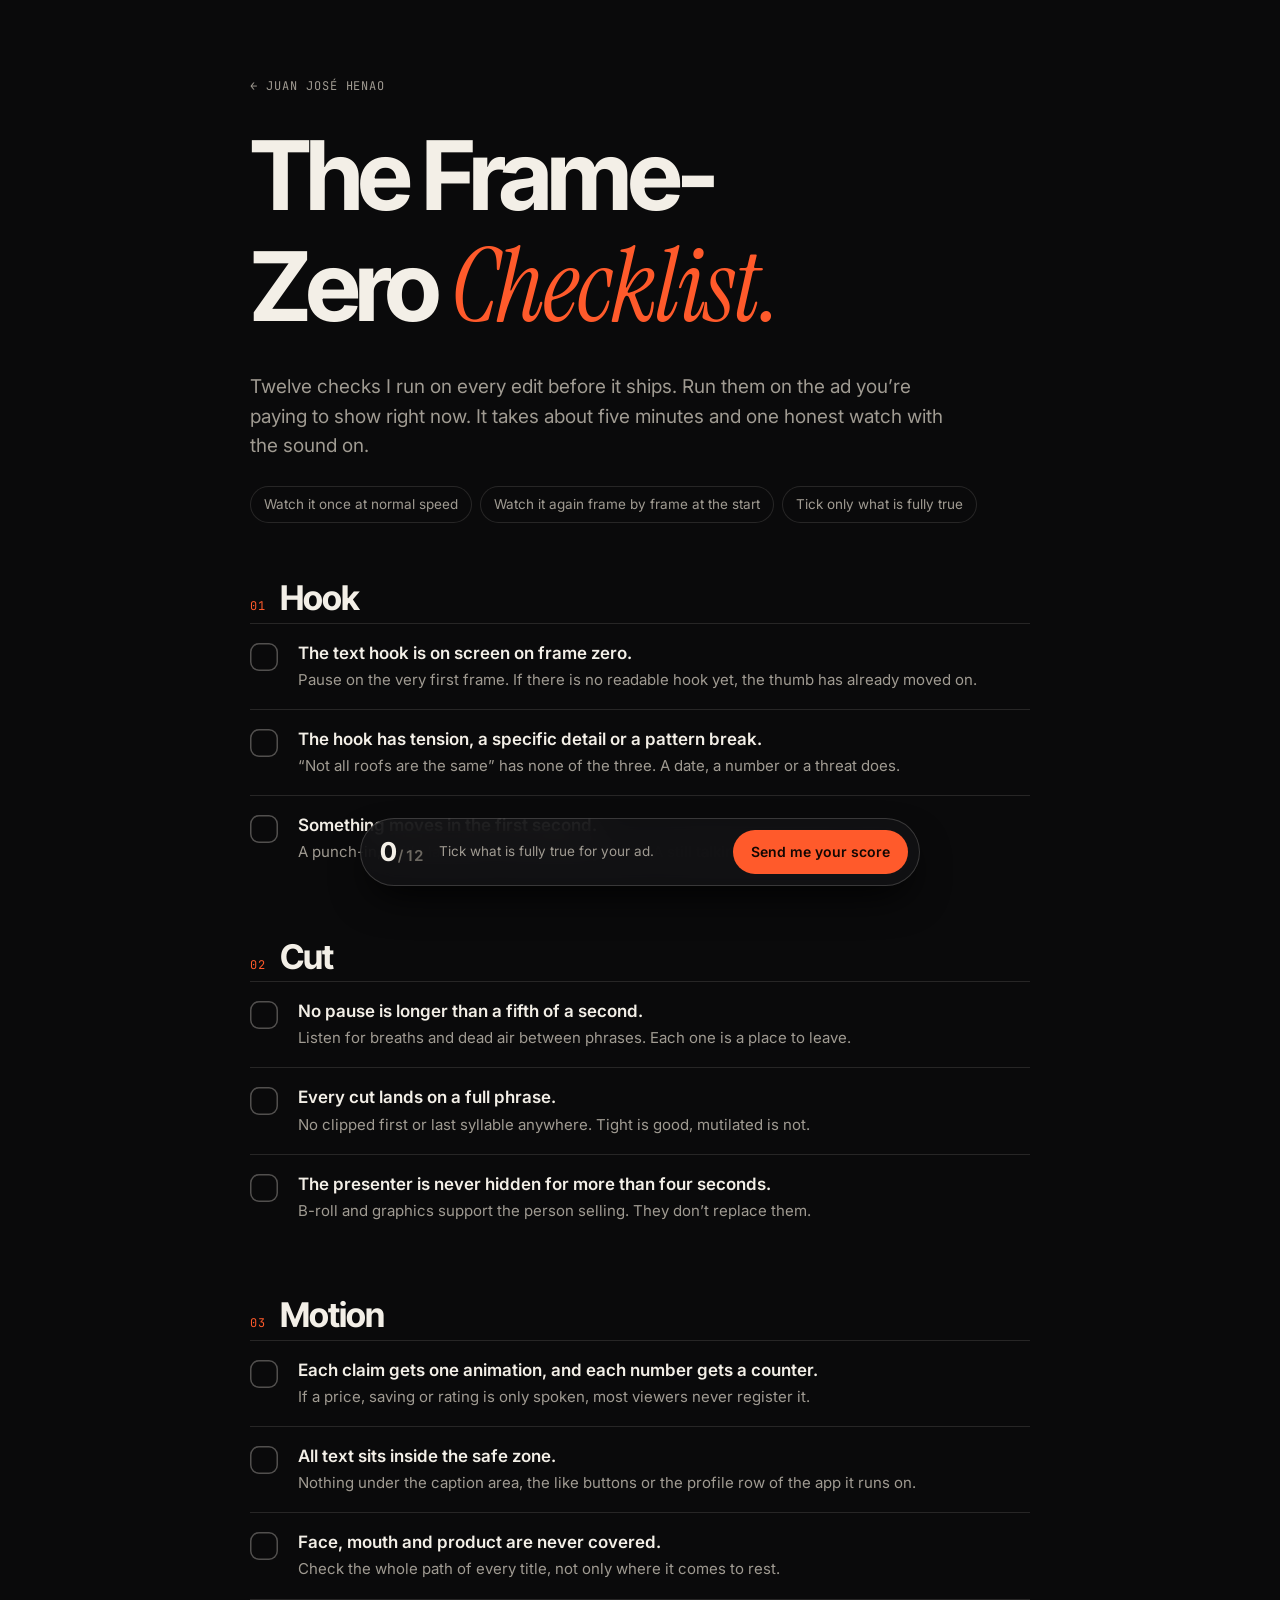
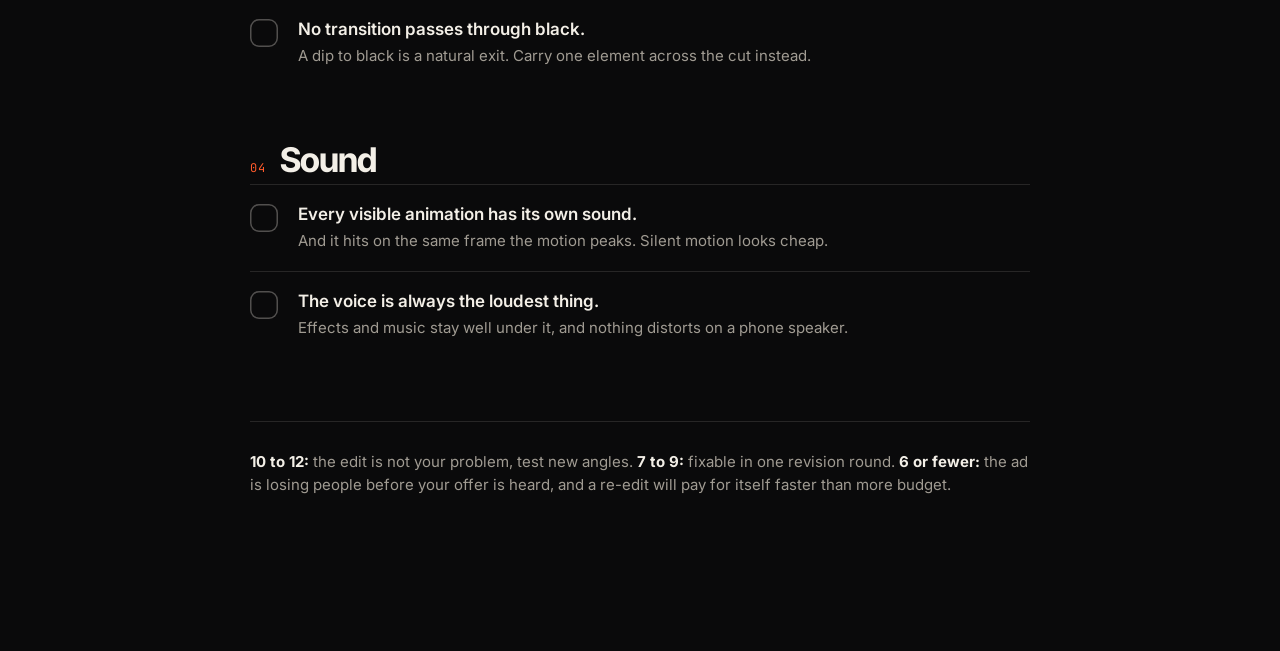
==== checklist.html @ 2e5285df "Portfolio site: reels, projects, free tools Co-Authored-By: Claude Fable 5.2 <noreply@anthropic.com>" ====
<!doctype html>
<html lang="en">
<head>
<meta charset="utf-8">
<meta name="viewport" content="width=device-width, initial-scale=1, viewport-fit=cover">
<title>The Frame-Zero Checklist · Juan José Henao</title>
<meta name="description" content="Twelve checks to score a short-form ad in five minutes, before you spend on it.">
<meta name="theme-color" content="#0A0A0B">
<link rel="icon" href="data:image/svg+xml,%3Csvg xmlns='http://www.w3.org/2000/svg' viewBox='0 0 32 32'%3E%3Crect width='32' height='32' rx='8' fill='%230A0A0B'/%3E%3Cpath d='M12 9v14l11-7z' fill='%23FF5A2B'/%3E%3C/svg%3E">
<link rel="preconnect" href="https://fonts.googleapis.com">
<link rel="preconnect" href="https://fonts.gstatic.com" crossorigin>
<link href="https://fonts.googleapis.com/css2?family=Inter+Tight:wght@600;700&family=Instrument+Serif:ital@1&family=Inter:wght@400;500;600&family=JetBrains+Mono:wght@400&display=swap" rel="stylesheet">
<style>
  :root { --bg:#0a0a0b; --bg2:#121214; --line:rgba(243,239,231,.12); --ink:#f3efe7; --mute:#a09b92; --dim:#6d6962; --accent:#ff5a2b; --on:#120703; --ease:cubic-bezier(.16,1,.3,1); }
  * { box-sizing: border-box; }
  body { margin: 0; background: var(--bg); color: var(--ink); font: 400 16px/1.55 "Inter", system-ui, sans-serif; -webkit-font-smoothing: antialiased; }
  .wrap { max-width: 860px; margin: 0 auto; padding: clamp(28px, 6vw, 72px) clamp(16px, 5vw, 40px) 140px; }
  a { color: inherit; }
  .back { font: 400 12px/1 "JetBrains Mono", monospace; letter-spacing: .08em; text-transform: uppercase; color: var(--mute); text-decoration: none; }
  .back:hover { color: var(--ink); }
  h1 { margin: 34px 0 18px; font: 700 clamp(44px, 9vw, 96px)/.93 "Inter Tight", sans-serif; letter-spacing: -.05em; text-wrap: balance; }
  em { font: italic 400 1.06em "Instrument Serif", serif; color: var(--accent); letter-spacing: -.02em; }
  .lede { max-width: 58ch; color: var(--mute); font-size: clamp(16px, 2vw, 19px); }
  .how { display: flex; flex-wrap: wrap; gap: 8px; margin: 26px 0 0; padding: 0; list-style: none; }
  .how li { padding: 8px 14px; border-radius: 999px; font-size: 13.5px; color: var(--mute); box-shadow: inset 0 0 0 1px var(--line); }
  h2 { display: flex; align-items: baseline; gap: 14px; margin: 56px 0 6px; font: 700 clamp(24px, 3.4vw, 34px)/1.1 "Inter Tight", sans-serif; letter-spacing: -.03em; }
  h2 span { font: 400 12px/1 "JetBrains Mono", monospace; letter-spacing: .08em; color: var(--accent); }
  .item { display: grid; grid-template-columns: 34px 1fr; gap: 14px; padding: 18px 0; border-top: 1px solid var(--line); cursor: pointer; }
  .item input { position: absolute; opacity: 0; }
  .box { display: grid; place-items: center; width: 28px; height: 28px; margin-top: 1px; border-radius: 9px; box-shadow: inset 0 0 0 1.5px rgba(243,239,231,.3); transition: background .25s, box-shadow .25s, transform .35s var(--ease); }
  .box svg { width: 15px; height: 15px; fill: none; stroke: var(--on); stroke-width: 3; stroke-linecap: round; stroke-linejoin: round; stroke-dasharray: 22; stroke-dashoffset: 22; transition: stroke-dashoffset .35s var(--ease) .05s; }
  .item:hover .box { box-shadow: inset 0 0 0 1.5px var(--accent); }
  .item input:checked + .box { background: var(--accent); box-shadow: none; transform: scale(1.06); }
  .item input:checked + .box svg { stroke-dashoffset: 0; }
  .item input:focus-visible + .box { outline: 2px solid var(--accent); outline-offset: 3px; }
  .item b { display: block; font: 600 17px/1.3 "Inter", sans-serif; }
  .item p { margin: 4px 0 0; color: var(--mute); font-size: 15px; }
  .score { position: fixed; left: 50%; bottom: calc(14px + env(safe-area-inset-bottom)); transform: translateX(-50%); display: flex; align-items: center; gap: 16px; width: min(560px, calc(100vw - 24px)); padding: 12px 12px 12px 20px; border-radius: 999px; background: rgba(18,18,20,.86); backdrop-filter: blur(18px); -webkit-backdrop-filter: blur(18px); box-shadow: inset 0 0 0 1px rgba(243,239,231,.18), 0 18px 40px -12px #000; }
  .score__n { font: 700 26px/1 "Inter Tight", sans-serif; letter-spacing: -.03em; font-variant-numeric: tabular-nums; }
  .score__n small { font-size: 15px; color: var(--dim); font-weight: 600; }
  .score__t { flex: 1; min-width: 0; font-size: 13.5px; line-height: 1.3; color: var(--mute); }
  .btn { display: inline-flex; align-items: center; height: 44px; padding: 0 18px; border-radius: 999px; background: var(--accent); color: var(--on); font-weight: 600; font-size: 14px; text-decoration: none; white-space: nowrap; transition: transform .3s var(--ease); }
  .btn:hover { transform: translateY(-2px); }
  .end { margin-top: 64px; padding-top: 28px; border-top: 1px solid var(--line); color: var(--mute); font-size: 15px; }
  .end strong { color: var(--ink); }
  @media (max-width: 520px) { .score__t { display: none; } .score { justify-content: space-between; } }
  @media print {
    body { background: #fff; color: #111; } .score, .back { display: none; } .wrap { padding: 0; }
    .lede, .item p, .how li, .end { color: #444; } .item { break-inside: avoid; border-color: #ddd; }
    .box { box-shadow: inset 0 0 0 1.5px #999; } em, h2 span { color: #c8400f; }
  }
</style>
</head>
<body>
<div class="wrap">
  <a class="back" href="index.html">← Juan José Henao</a>
  <h1>The Frame-Zero <em>Checklist.</em></h1>
  <p class="lede">Twelve checks I run on every edit before it ships. Run them on the ad you’re paying to show right now. It takes about five minutes and one honest watch with the sound on.</p>
  <ul class="how">
    <li>Watch it once at normal speed</li><li>Watch it again frame by frame at the start</li><li>Tick only what is fully true</li>
  </ul>

  <h2><span>01</span>Hook</h2>
  <label class="item"><input type="checkbox"><span class="box"><svg viewBox="0 0 24 24"><path d="M5 12.5l4.5 4.5L19 7.5"/></svg></span><span><b>The text hook is on screen on frame zero.</b><p>Pause on the very first frame. If there is no readable hook yet, the thumb has already moved on.</p></span></label>
  <label class="item"><input type="checkbox"><span class="box"><svg viewBox="0 0 24 24"><path d="M5 12.5l4.5 4.5L19 7.5"/></svg></span><span><b>The hook has tension, a specific detail or a pattern break.</b><p>“Not all roofs are the same” has none of the three. A date, a number or a threat does.</p></span></label>
  <label class="item"><input type="checkbox"><span class="box"><svg viewBox="0 0 24 24"><path d="M5 12.5l4.5 4.5L19 7.5"/></svg></span><span><b>Something moves in the first second.</b><p>A punch-in, a title landing, a hand entering frame. A still talking head reads as a photo.</p></span></label>

  <h2><span>02</span>Cut</h2>
  <label class="item"><input type="checkbox"><span class="box"><svg viewBox="0 0 24 24"><path d="M5 12.5l4.5 4.5L19 7.5"/></svg></span><span><b>No pause is longer than a fifth of a second.</b><p>Listen for breaths and dead air between phrases. Each one is a place to leave.</p></span></label>
  <label class="item"><input type="checkbox"><span class="box"><svg viewBox="0 0 24 24"><path d="M5 12.5l4.5 4.5L19 7.5"/></svg></span><span><b>Every cut lands on a full phrase.</b><p>No clipped first or last syllable anywhere. Tight is good, mutilated is not.</p></span></label>
  <label class="item"><input type="checkbox"><span class="box"><svg viewBox="0 0 24 24"><path d="M5 12.5l4.5 4.5L19 7.5"/></svg></span><span><b>The presenter is never hidden for more than four seconds.</b><p>B-roll and graphics support the person selling. They don’t replace them.</p></span></label>

  <h2><span>03</span>Motion</h2>
  <label class="item"><input type="checkbox"><span class="box"><svg viewBox="0 0 24 24"><path d="M5 12.5l4.5 4.5L19 7.5"/></svg></span><span><b>Each claim gets one animation, and each number gets a counter.</b><p>If a price, saving or rating is only spoken, most viewers never register it.</p></span></label>
  <label class="item"><input type="checkbox"><span class="box"><svg viewBox="0 0 24 24"><path d="M5 12.5l4.5 4.5L19 7.5"/></svg></span><span><b>All text sits inside the safe zone.</b><p>Nothing under the caption area, the like buttons or the profile row of the app it runs on.</p></span></label>
  <label class="item"><input type="checkbox"><span class="box"><svg viewBox="0 0 24 24"><path d="M5 12.5l4.5 4.5L19 7.5"/></svg></span><span><b>Face, mouth and product are never covered.</b><p>Check the whole path of every title, not only where it comes to rest.</p></span></label>
  <label class="item"><input type="checkbox"><span class="box"><svg viewBox="0 0 24 24"><path d="M5 12.5l4.5 4.5L19 7.5"/></svg></span><span><b>No transition passes through black.</b><p>A dip to black is a natural exit. Carry one element across the cut instead.</p></span></label>

  <h2><span>04</span>Sound</h2>
  <label class="item"><input type="checkbox"><span class="box"><svg viewBox="0 0 24 24"><path d="M5 12.5l4.5 4.5L19 7.5"/></svg></span><span><b>Every visible animation has its own sound.</b><p>And it hits on the same frame the motion peaks. Silent motion looks cheap.</p></span></label>
  <label class="item"><input type="checkbox"><span class="box"><svg viewBox="0 0 24 24"><path d="M5 12.5l4.5 4.5L19 7.5"/></svg></span><span><b>The voice is always the loudest thing.</b><p>Effects and music stay well under it, and nothing distorts on a phone speaker.</p></span></label>

  <p class="end"><strong>10 to 12:</strong> the edit is not your problem, test new angles. <strong>7 to 9:</strong> fixable in one revision round. <strong>6 or fewer:</strong> the ad is losing people before your offer is heard, and a re-edit will pay for itself faster than more budget.</p>
</div>

<div class="score">
  <span class="score__n"><span id="n">0</span><small> / 12</small></span>
  <span class="score__t" id="t">Tick what is fully true for your ad.</span>
  <a class="btn" id="wa" target="_blank" rel="noopener" data-track="wa-checklist" href="#">Send me your score</a>
</div>

<script src="assets/js/track.js"></script>
<script>
  const boxes = [...document.querySelectorAll("input")], n = document.getElementById("n"), t = document.getElementById("t"), wa = document.getElementById("wa");
  function update() {
    const s = boxes.filter((b) => b.checked).length;
    n.textContent = s;
    t.textContent = s >= 10 ? "The edit holds up. Time to test new angles." : s >= 7 ? "Fixable in one revision round." : s > 0 ? "It is losing people before the offer lands." : "Tick what is fully true for your ad.";
    wa.href = JJ.wa("Hi Juan, my ad scored " + s + "/12 on the Frame-Zero Checklist. Can you take a look?", "checklist");
  }
  boxes.forEach((b) => b.addEventListener("change", update)); update(); JJ.track("open-checklist");
</script>
</body>
</html>
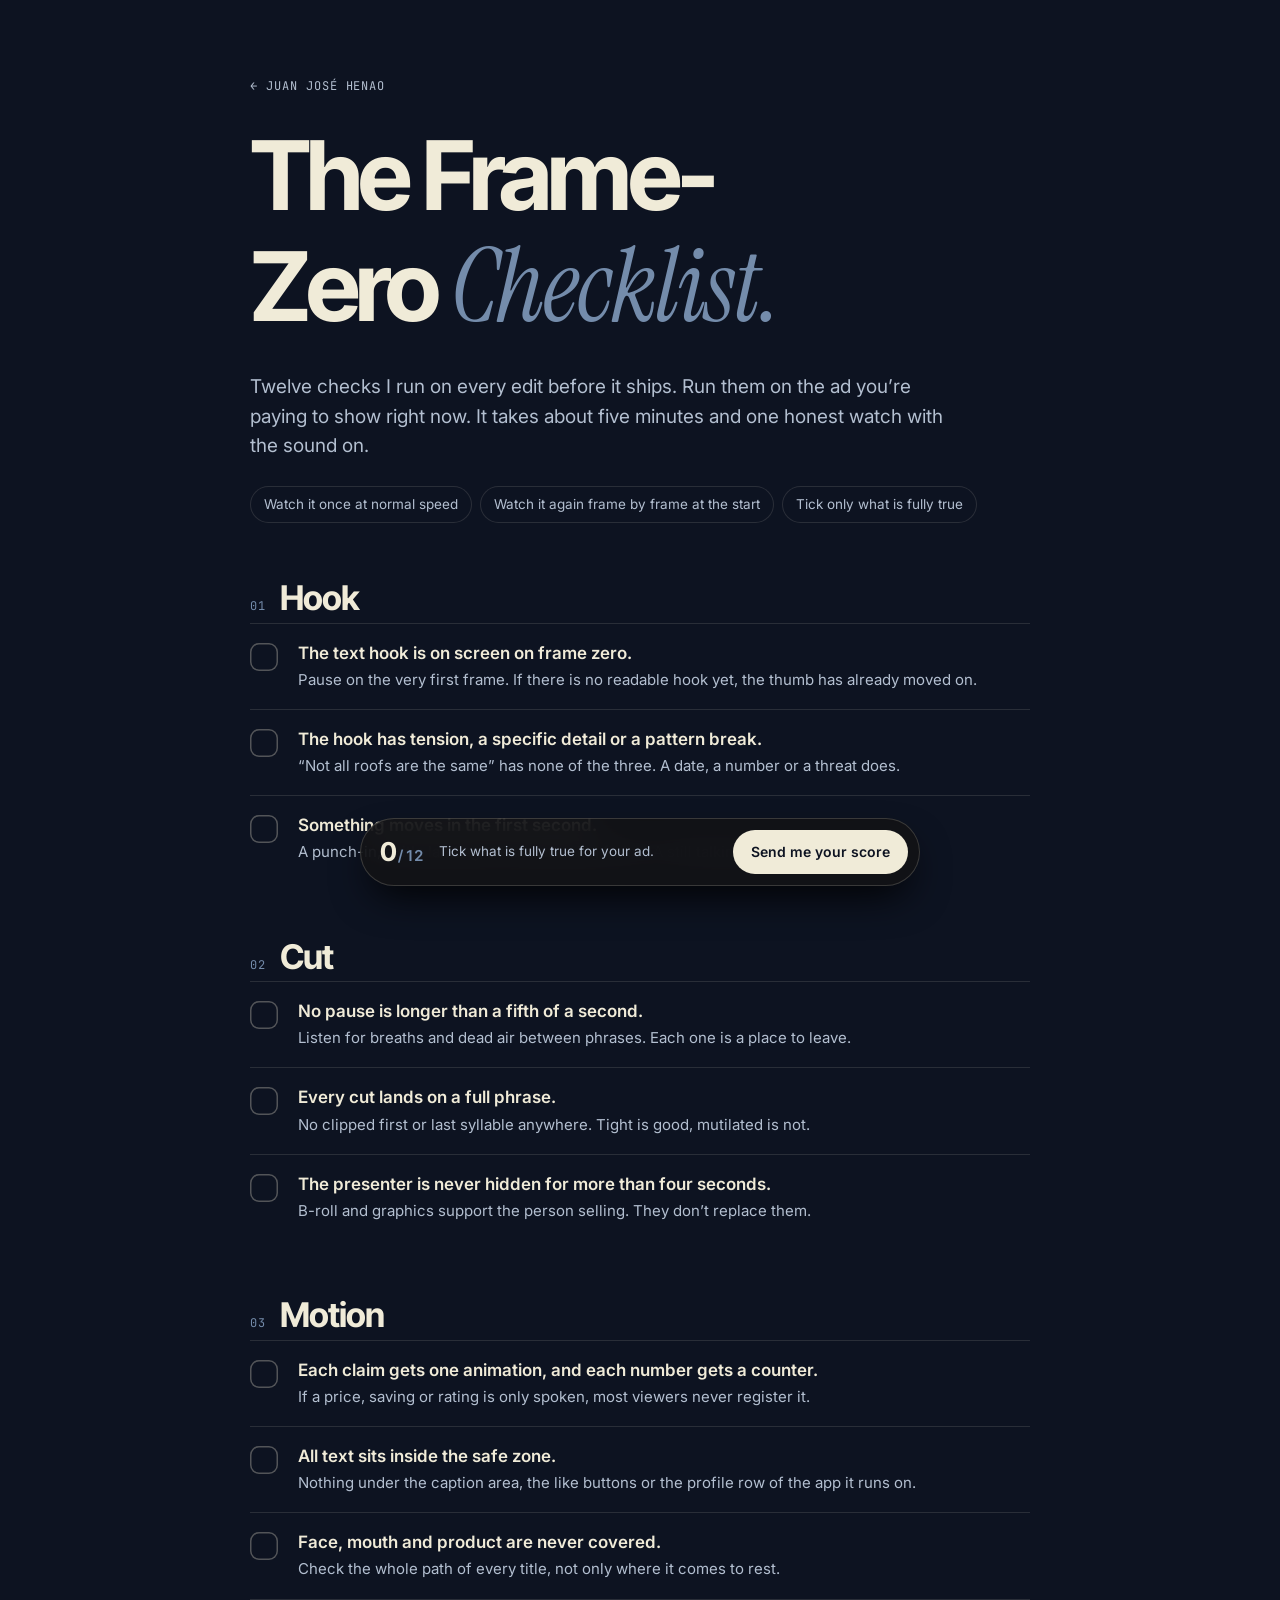
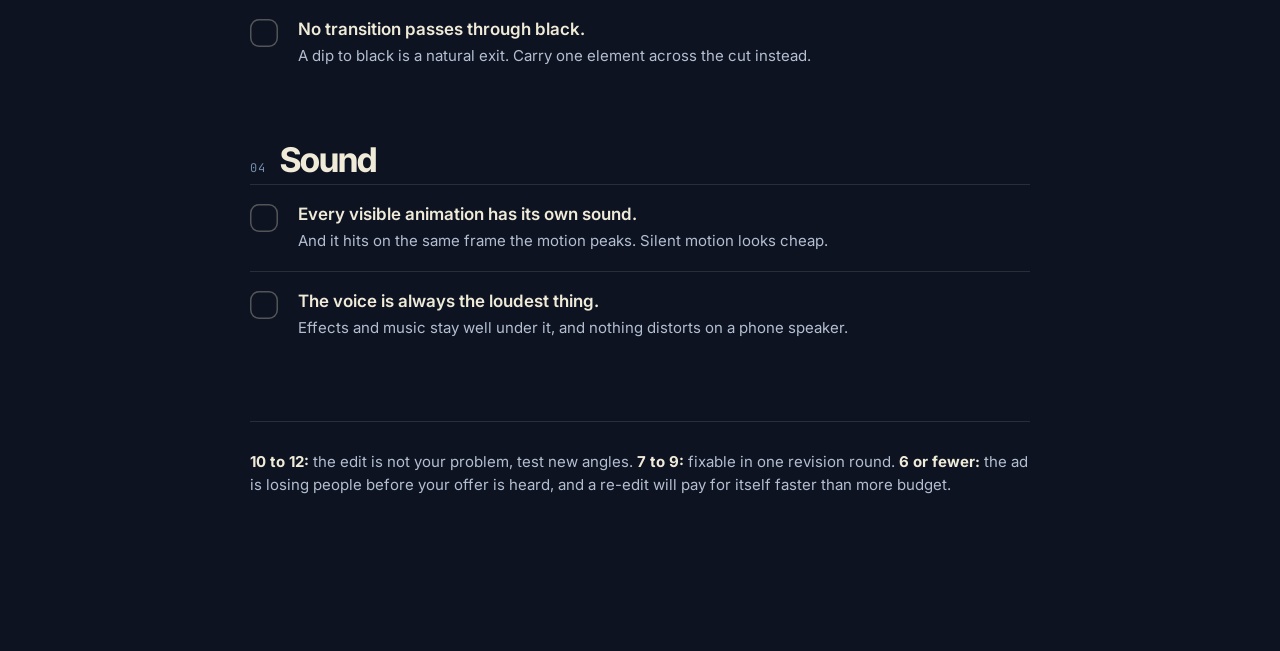
==== commit a233cb9d: "Reels section copy, share pages, likes API and pending site updates - New reels headline/sub (EN/ES)" ====
--- a/checklist.html
+++ b/checklist.html
@@ -5,13 +5,13 @@
 <meta name="viewport" content="width=device-width, initial-scale=1, viewport-fit=cover">
 <title>The Frame-Zero Checklist · Juan José Henao</title>
 <meta name="description" content="Twelve checks to score a short-form ad in five minutes, before you spend on it.">
-<meta name="theme-color" content="#0A0A0B">
-<link rel="icon" href="data:image/svg+xml,%3Csvg xmlns='http://www.w3.org/2000/svg' viewBox='0 0 32 32'%3E%3Crect width='32' height='32' rx='8' fill='%230A0A0B'/%3E%3Cpath d='M12 9v14l11-7z' fill='%23FF5A2B'/%3E%3C/svg%3E">
+<meta name="theme-color" content="#0D1321">
+<link rel="icon" href="data:image/svg+xml,%3Csvg xmlns='http://www.w3.org/2000/svg' viewBox='0 0 32 32'%3E%3Crect width='32' height='32' rx='8' fill='%230D1321'/%3E%3Cpath d='M12 9v14l11-7z' fill='%23F0EBD8'/%3E%3C/svg%3E">
 <link rel="preconnect" href="https://fonts.googleapis.com">
 <link rel="preconnect" href="https://fonts.gstatic.com" crossorigin>
 <link href="https://fonts.googleapis.com/css2?family=Inter+Tight:wght@600;700&family=Instrument+Serif:ital@1&family=Inter:wght@400;500;600&family=JetBrains+Mono:wght@400&display=swap" rel="stylesheet">
 <style>
-  :root { --bg:#0a0a0b; --bg2:#121214; --line:rgba(243,239,231,.12); --ink:#f3efe7; --mute:#a09b92; --dim:#6d6962; --accent:#ff5a2b; --on:#120703; --ease:cubic-bezier(.16,1,.3,1); }
+  :root { --bg:#0D1321; --bg2:#141d2e; --line:rgba(240,235,216,.12); --ink:#F0EBD8; --mute:#b3bfd0; --dim:#748CAB; --accent:#748CAB; --on:#0D1321; --ease:cubic-bezier(.16,1,.3,1); }
   * { box-sizing: border-box; }
   body { margin: 0; background: var(--bg); color: var(--ink); font: 400 16px/1.55 "Inter", system-ui, sans-serif; -webkit-font-smoothing: antialiased; }
   .wrap { max-width: 860px; margin: 0 auto; padding: clamp(28px, 6vw, 72px) clamp(16px, 5vw, 40px) 140px; }
@@ -27,7 +27,7 @@
   h2 span { font: 400 12px/1 "JetBrains Mono", monospace; letter-spacing: .08em; color: var(--accent); }
   .item { display: grid; grid-template-columns: 34px 1fr; gap: 14px; padding: 18px 0; border-top: 1px solid var(--line); cursor: pointer; }
   .item input { position: absolute; opacity: 0; }
-  .box { display: grid; place-items: center; width: 28px; height: 28px; margin-top: 1px; border-radius: 9px; box-shadow: inset 0 0 0 1.5px rgba(243,239,231,.3); transition: background .25s, box-shadow .25s, transform .35s var(--ease); }
+  .box { display: grid; place-items: center; width: 28px; height: 28px; margin-top: 1px; border-radius: 9px; box-shadow: inset 0 0 0 1.5px rgba(240,235,216,.3); transition: background .25s, box-shadow .25s, transform .35s var(--ease); }
   .box svg { width: 15px; height: 15px; fill: none; stroke: var(--on); stroke-width: 3; stroke-linecap: round; stroke-linejoin: round; stroke-dasharray: 22; stroke-dashoffset: 22; transition: stroke-dashoffset .35s var(--ease) .05s; }
   .item:hover .box { box-shadow: inset 0 0 0 1.5px var(--accent); }
   .item input:checked + .box { background: var(--accent); box-shadow: none; transform: scale(1.06); }
@@ -35,11 +35,11 @@
   .item input:focus-visible + .box { outline: 2px solid var(--accent); outline-offset: 3px; }
   .item b { display: block; font: 600 17px/1.3 "Inter", sans-serif; }
   .item p { margin: 4px 0 0; color: var(--mute); font-size: 15px; }
-  .score { position: fixed; left: 50%; bottom: calc(14px + env(safe-area-inset-bottom)); transform: translateX(-50%); display: flex; align-items: center; gap: 16px; width: min(560px, calc(100vw - 24px)); padding: 12px 12px 12px 20px; border-radius: 999px; background: rgba(18,18,20,.86); backdrop-filter: blur(18px); -webkit-backdrop-filter: blur(18px); box-shadow: inset 0 0 0 1px rgba(243,239,231,.18), 0 18px 40px -12px #000; }
+  .score { position: fixed; left: 50%; bottom: calc(14px + env(safe-area-inset-bottom)); transform: translateX(-50%); display: flex; align-items: center; gap: 16px; width: min(560px, calc(100vw - 24px)); padding: 12px 12px 12px 20px; border-radius: 999px; background: rgba(18,18,20,.86); backdrop-filter: blur(18px); -webkit-backdrop-filter: blur(18px); box-shadow: inset 0 0 0 1px rgba(240,235,216,.18), 0 18px 40px -12px #000; }
   .score__n { font: 700 26px/1 "Inter Tight", sans-serif; letter-spacing: -.03em; font-variant-numeric: tabular-nums; }
   .score__n small { font-size: 15px; color: var(--dim); font-weight: 600; }
   .score__t { flex: 1; min-width: 0; font-size: 13.5px; line-height: 1.3; color: var(--mute); }
-  .btn { display: inline-flex; align-items: center; height: 44px; padding: 0 18px; border-radius: 999px; background: var(--accent); color: var(--on); font-weight: 600; font-size: 14px; text-decoration: none; white-space: nowrap; transition: transform .3s var(--ease); }
+  .btn { display: inline-flex; align-items: center; height: 44px; padding: 0 18px; border-radius: 999px; background: #F0EBD8; color: var(--on); font-weight: 600; font-size: 14px; text-decoration: none; white-space: nowrap; transition: transform .3s var(--ease); }
   .btn:hover { transform: translateY(-2px); }
   .end { margin-top: 64px; padding-top: 28px; border-top: 1px solid var(--line); color: var(--mute); font-size: 15px; }
   .end strong { color: var(--ink); }
@@ -47,7 +47,7 @@
   @media print {
     body { background: #fff; color: #111; } .score, .back { display: none; } .wrap { padding: 0; }
     .lede, .item p, .how li, .end { color: #444; } .item { break-inside: avoid; border-color: #ddd; }
-    .box { box-shadow: inset 0 0 0 1.5px #999; } em, h2 span { color: #c8400f; }
+    .box { box-shadow: inset 0 0 0 1.5px #999; } em, h2 span { color: #3E5C76; }
   }
 </style>
 </head>
@@ -86,7 +86,7 @@
 <div class="score">
   <span class="score__n"><span id="n">0</span><small> / 12</small></span>
   <span class="score__t" id="t">Tick what is fully true for your ad.</span>
-  <a class="btn" id="wa" target="_blank" rel="noopener" data-track="wa-checklist" href="#">Send me your score</a>
+  <a class="btn" id="wa" data-track="email-checklist" href="#">Send me your score</a>
 </div>
 
 <script src="assets/js/track.js"></script>
@@ -96,7 +96,7 @@
     const s = boxes.filter((b) => b.checked).length;
     n.textContent = s;
     t.textContent = s >= 10 ? "The edit holds up. Time to test new angles." : s >= 7 ? "Fixable in one revision round." : s > 0 ? "It is losing people before the offer lands." : "Tick what is fully true for your ad.";
-    wa.href = JJ.wa("Hi Juan, my ad scored " + s + "/12 on the Frame-Zero Checklist. Can you take a look?", "checklist");
+    wa.href = JJ.mail("My Frame-Zero score: " + s + "/12", "Hi Juan, my ad scored " + s + "/12 on the Frame-Zero Checklist. Can you take a look?", "checklist");
   }
   boxes.forEach((b) => b.addEventListener("change", update)); update(); JJ.track("open-checklist");
 </script>
